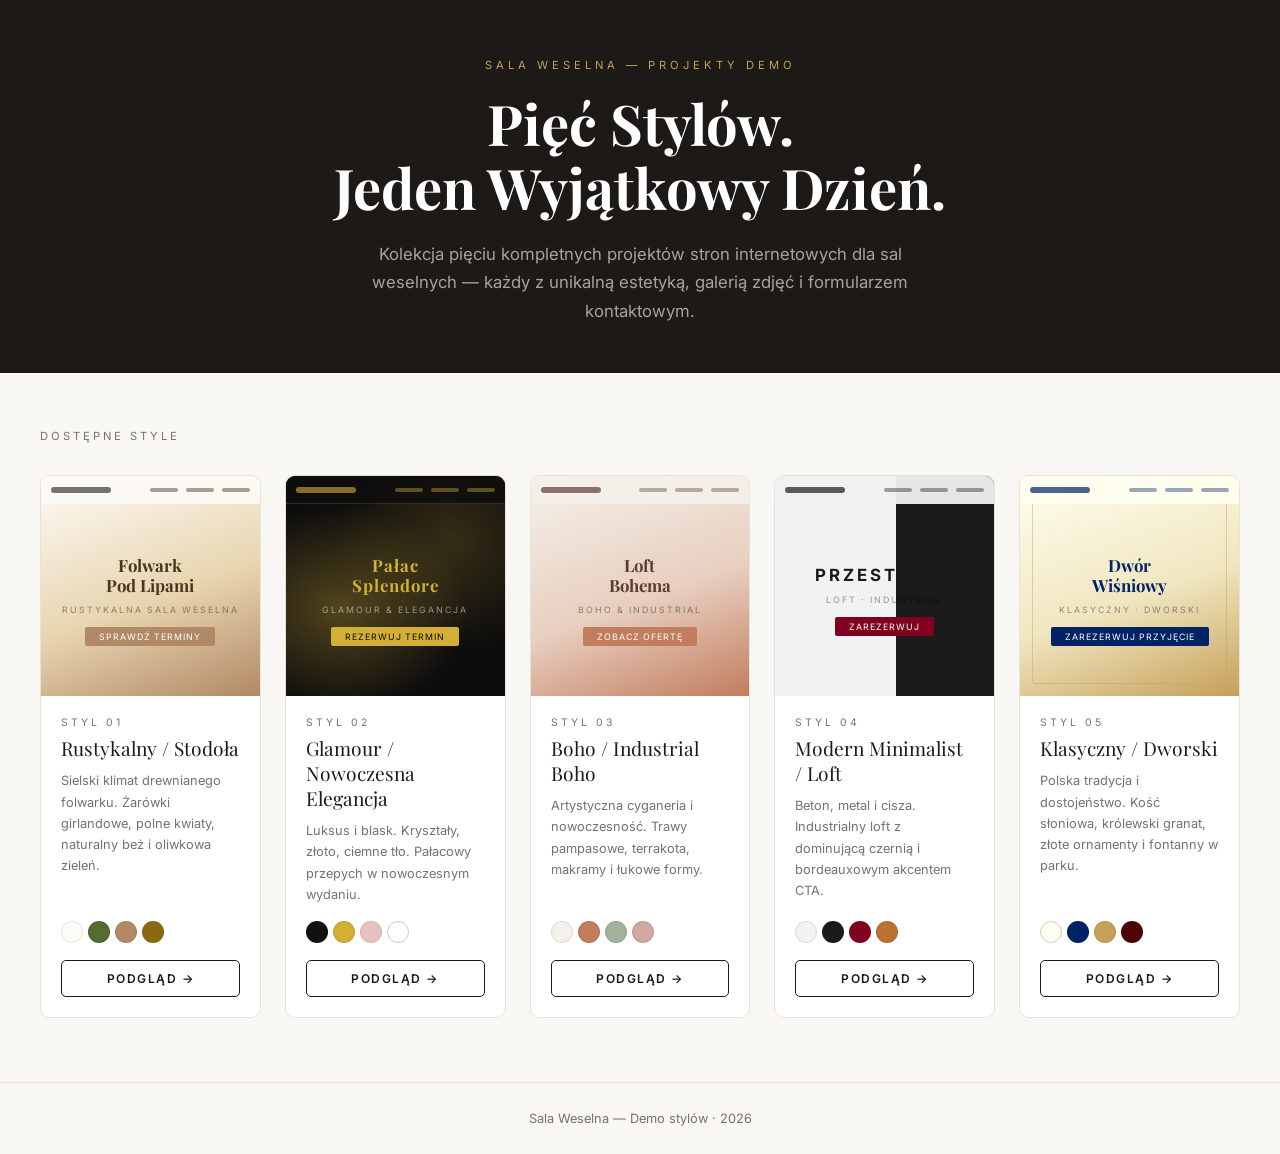
==== index.html @ bc96c689 "Add initial website structure and styles for Villa Mamma - Create index.html with main layout, navig" ====
<!DOCTYPE html>
<html lang="pl">
<head>
  <meta charset="UTF-8">
  <meta name="viewport" content="width=device-width, initial-scale=1.0">
  <title>Style Sal Weselnych — Demo</title>
  <link href="https://fonts.googleapis.com/css2?family=Playfair+Display:ital,wght@0,400;0,700;1,400&family=Inter:wght@300;400;600&display=swap" rel="stylesheet">
  <style>
    *, *::before, *::after { margin: 0; padding: 0; box-sizing: border-box; }

    :root {
      --bg: #f9f7f4;
      --text: #1c1917;
      --text-muted: #78716c;
      --gold: #c5a059;
      --border: #e7e2da;
    }

    html { scroll-behavior: smooth; }

    body {
      font-family: 'Inter', sans-serif;
      background: var(--bg);
      color: var(--text);
    }

    /* ─── HEADER ─── */
    header {
      background: #1c1917;
      padding: 3.5rem 1.5rem 3rem;
      text-align: center;
    }

    header .eyebrow {
      font-size: 0.7rem;
      letter-spacing: 4px;
      text-transform: uppercase;
      color: var(--gold);
      margin-bottom: 1rem;
    }

    header h1 {
      font-family: 'Playfair Display', serif;
      font-size: clamp(2rem, 6vw, 3.5rem);
      color: #fff;
      line-height: 1.15;
      margin-bottom: 1.25rem;
    }

    header p {
      font-size: clamp(0.875rem, 2vw, 1.05rem);
      color: #a8a29e;
      max-width: 560px;
      margin: 0 auto;
      line-height: 1.7;
    }

    /* ─── MAIN ─── */
    main {
      max-width: 1240px;
      margin: 0 auto;
      padding: 3.5rem 1.25rem 4rem;
    }

    .grid-label {
      font-size: 0.7rem;
      letter-spacing: 3px;
      text-transform: uppercase;
      color: var(--text-muted);
      margin-bottom: 2rem;
    }

    .styles-grid {
      display: grid;
      grid-template-columns: 1fr;
      gap: 1.5rem;
    }

    @media (min-width: 560px) {
      .styles-grid { grid-template-columns: repeat(2, 1fr); }
    }
    @media (min-width: 900px) {
      .styles-grid { grid-template-columns: repeat(3, 1fr); }
    }
    @media (min-width: 1200px) {
      .styles-grid { grid-template-columns: repeat(5, 1fr); }
    }

    /* ─── CARD ─── */
    .card {
      display: flex;
      flex-direction: column;
      background: #fff;
      border: 1px solid var(--border);
      border-radius: 10px;
      overflow: hidden;
      text-decoration: none;
      color: inherit;
      transition: transform .3s, box-shadow .3s;
    }

    .card:hover {
      transform: translateY(-6px);
      box-shadow: 0 16px 48px rgba(0,0,0,.12);
    }

    /* ─── PREVIEW THUMBNAILS ─── */
    .preview {
      height: 220px;
      position: relative;
      overflow: hidden;
      flex-shrink: 0;
    }

    /* Rustic */
    .preview-rustic {
      background: linear-gradient(160deg, #FDFBF7 0%, #e8d5b0 55%, #B18965 100%);
    }
    .preview-rustic .mock-nav  { background: rgba(253,251,247,.9); }
    .preview-rustic .mock-h    { color: #4a3420; font-family: 'Playfair Display',serif; }
    .preview-rustic .mock-btn  { background: #B18965; }
    .preview-rustic .mock-dot1 { background: #FDFBF7; border: 2px solid #ccc; }
    .preview-rustic .mock-dot2 { background: #556B2F; }
    .preview-rustic .mock-dot3 { background: #B18965; }
    .preview-rustic .mock-dot4 { background: #8B6914; }

    /* Glamour */
    .preview-glamour {
      background: #0d0d0d;
    }
    .preview-glamour::before {
      content: '';
      position: absolute;
      inset: 0;
      background:
        radial-gradient(ellipse at 25% 60%, rgba(212,175,55,.35) 0%, transparent 55%),
        radial-gradient(ellipse at 75% 30%, rgba(212,175,55,.2) 0%, transparent 50%);
    }
    .preview-glamour .mock-nav  { background: rgba(13,13,13,.8); border-bottom: 1px solid rgba(212,175,55,.2); }
    .preview-glamour .mock-h    { color: #D4AF37; font-family: 'Playfair Display',serif; letter-spacing: 1px; }
    .preview-glamour .mock-sub  { color: rgba(255,255,255,.5) !important; }
    .preview-glamour .mock-btn  { background: #D4AF37; color: #0d0d0d; }
    .preview-glamour .mock-dot1 { background: #111; }
    .preview-glamour .mock-dot2 { background: #D4AF37; }
    .preview-glamour .mock-dot3 { background: #E6C2C2; }
    .preview-glamour .mock-dot4 { background: #fff; border: 2px solid #ccc; }

    /* Boho */
    .preview-boho {
      background: linear-gradient(160deg, #F4F1EA 0%, #e8cfc0 55%, #C27D5E 100%);
    }
    .preview-boho .mock-nav  { background: rgba(244,241,234,.9); }
    .preview-boho .mock-h    { color: #5c3d2e; font-family: 'Playfair Display',serif; }
    .preview-boho .mock-btn  { background: #C27D5E; }
    .preview-boho .mock-dot1 { background: #F4F1EA; border: 2px solid #ccc; }
    .preview-boho .mock-dot2 { background: #C27D5E; }
    .preview-boho .mock-dot3 { background: #A3B19B; }
    .preview-boho .mock-dot4 { background: #D1A7A0; }

    /* Minimalist */
    .preview-minimalist {
      background: #F2F2F2;
    }
    .preview-minimalist::after {
      content: '';
      position: absolute;
      right: 0; top: 0;
      width: 45%;
      height: 100%;
      background: #1A1A1A;
    }
    .preview-minimalist .mock-nav  { background: rgba(242,242,242,.95); z-index: 2; }
    .preview-minimalist .mock-h    { color: #1A1A1A; font-family: 'Inter',sans-serif; letter-spacing: 3px; font-weight: 700; z-index: 2; }
    .preview-minimalist .mock-btn  { background: #800020; z-index: 2; }
    .preview-minimalist .mock-dot1 { background: #F2F2F2; border: 2px solid #ccc; }
    .preview-minimalist .mock-dot2 { background: #1A1A1A; }
    .preview-minimalist .mock-dot3 { background: #800020; }
    .preview-minimalist .mock-dot4 { background: #B87333; }

    /* Classic */
    .preview-classic {
      background: linear-gradient(160deg, #FFFFF0 0%, #f0e6c0 55%, #C5A059 100%);
    }
    .preview-classic::before {
      content: '';
      position: absolute;
      inset: 12px;
      border: 1px solid rgba(197,160,89,.45);
      border-radius: 3px;
    }
    .preview-classic .mock-nav  { background: rgba(255,255,240,.9); }
    .preview-classic .mock-h    { color: #002366; font-family: 'Playfair Display',serif; }
    .preview-classic .mock-btn  { background: #002366; }
    .preview-classic .mock-dot1 { background: #FFFFF0; border: 2px solid #ccc; }
    .preview-classic .mock-dot2 { background: #002366; }
    .preview-classic .mock-dot3 { background: #C5A059; }
    .preview-classic .mock-dot4 { background: #4A0404; }

    /* Mock UI inside preview */
    .mock-ui {
      position: absolute;
      inset: 0;
      padding: 0;
      display: flex;
      flex-direction: column;
      justify-content: space-between;
      z-index: 1;
    }

    .mock-nav {
      height: 28px;
      display: flex;
      align-items: center;
      padding: 0 10px;
      justify-content: space-between;
    }

    .mock-logo {
      width: 60px;
      height: 6px;
      background: currentColor;
      border-radius: 3px;
      opacity: .6;
    }

    .mock-nav-dots {
      display: flex;
      gap: 8px;
    }

    .mock-nav-dots span {
      width: 28px;
      height: 4px;
      background: currentColor;
      border-radius: 2px;
      opacity: .4;
    }

    .mock-body {
      flex: 1;
      display: flex;
      flex-direction: column;
      align-items: center;
      justify-content: center;
      gap: 8px;
      padding: 12px;
      text-align: center;
    }

    .mock-h {
      font-size: 1.05rem;
      font-weight: 700;
      line-height: 1.2;
    }

    .mock-sub {
      font-size: 0.55rem;
      letter-spacing: 2px;
      text-transform: uppercase;
      color: rgba(0,0,0,.4);
    }

    .mock-btn {
      padding: 4px 14px;
      border-radius: 2px;
      font-size: 0.55rem;
      letter-spacing: 1px;
      text-transform: uppercase;
      color: #fff;
      margin-top: 4px;
    }

    /* ─── CARD BODY ─── */
    .card-body {
      padding: 1.25rem;
      display: flex;
      flex-direction: column;
      flex: 1;
    }

    .card-number {
      font-size: 0.65rem;
      letter-spacing: 3px;
      text-transform: uppercase;
      color: var(--text-muted);
      margin-bottom: 0.4rem;
    }

    .card-title {
      font-family: 'Playfair Display', serif;
      font-size: 1.2rem;
      line-height: 1.3;
      margin-bottom: 0.6rem;
    }

    .card-desc {
      font-size: 0.8rem;
      color: var(--text-muted);
      line-height: 1.65;
      flex: 1;
    }

    .card-palette {
      display: flex;
      gap: 5px;
      margin: 1rem 0 1.1rem;
    }

    .dot {
      width: 22px;
      height: 22px;
      border-radius: 50%;
      border: 1.5px solid rgba(0,0,0,.08);
    }

    .card-link {
      display: block;
      text-align: center;
      padding: 0.6rem 1rem;
      border: 1.5px solid #1c1917;
      border-radius: 5px;
      font-size: 0.75rem;
      font-weight: 600;
      letter-spacing: 1.5px;
      text-transform: uppercase;
      color: #1c1917;
      transition: background .2s, color .2s;
    }

    .card:hover .card-link {
      background: #1c1917;
      color: #fff;
    }

    /* ─── FOOTER ─── */
    footer {
      border-top: 1px solid var(--border);
      padding: 1.75rem 1.5rem;
      text-align: center;
      font-size: 0.8rem;
      color: var(--text-muted);
    }
  </style>
</head>
<body>

<header>
  <p class="eyebrow">Sala Weselna — Projekty Demo</p>
  <h1>Pięć Stylów.<br>Jeden Wyjątkowy Dzień.</h1>
  <p>Kolekcja pięciu kompletnych projektów stron internetowych dla sal weselnych — każdy z unikalną estetyką, galerią zdjęć i formularzem kontaktowym.</p>
</header>

<main>
  <p class="grid-label">Dostępne style</p>
  <div class="styles-grid">

    <!-- 1 Rustic -->
    <a class="card" href="demo/rustic/index.html">
      <div class="preview preview-rustic">
        <div class="mock-ui">
          <div class="mock-nav">
            <div class="mock-logo"></div>
            <div class="mock-nav-dots"><span></span><span></span><span></span></div>
          </div>
          <div class="mock-body">
            <div class="mock-h">Folwark<br>Pod Lipami</div>
            <div class="mock-sub">Rustykalna Sala Weselna</div>
            <div class="mock-btn">Sprawdź terminy</div>
          </div>
        </div>
      </div>
      <div class="card-body">
        <div class="card-number">Styl 01</div>
        <div class="card-title">Rustykalny / Stodoła</div>
        <p class="card-desc">Sielski klimat drewnianego folwarku. Żarówki girlandowe, polne kwiaty, naturalny beż i oliwkowa zieleń.</p>
        <div class="card-palette">
          <div class="dot" style="background:#FDFBF7"></div>
          <div class="dot" style="background:#556B2F"></div>
          <div class="dot" style="background:#B18965"></div>
          <div class="dot" style="background:#8B6914"></div>
        </div>
        <span class="card-link">Podgląd →</span>
      </div>
    </a>

    <!-- 2 Glamour -->
    <a class="card" href="demo/glamour/index.html">
      <div class="preview preview-glamour">
        <div class="mock-ui">
          <div class="mock-nav">
            <div class="mock-logo" style="background:#D4AF37"></div>
            <div class="mock-nav-dots" style="color:#D4AF37"><span></span><span></span><span></span></div>
          </div>
          <div class="mock-body">
            <div class="mock-h mock-h">Pałac<br>Splendore</div>
            <div class="mock-sub">Glamour &amp; Elegancja</div>
            <div class="mock-btn">Rezerwuj termin</div>
          </div>
        </div>
      </div>
      <div class="card-body">
        <div class="card-number">Styl 02</div>
        <div class="card-title">Glamour / Nowoczesna Elegancja</div>
        <p class="card-desc">Luksus i blask. Kryształy, złoto, ciemne tło. Pałacowy przepych w nowoczesnym wydaniu.</p>
        <div class="card-palette">
          <div class="dot" style="background:#111111"></div>
          <div class="dot" style="background:#D4AF37"></div>
          <div class="dot" style="background:#E6C2C2"></div>
          <div class="dot" style="background:#ffffff; border-color:#ccc"></div>
        </div>
        <span class="card-link">Podgląd →</span>
      </div>
    </a>

    <!-- 3 Boho -->
    <a class="card" href="demo/boho/index.html">
      <div class="preview preview-boho">
        <div class="mock-ui">
          <div class="mock-nav">
            <div class="mock-logo" style="background:#5c3d2e; opacity:.7"></div>
            <div class="mock-nav-dots" style="color:#5c3d2e"><span></span><span></span><span></span></div>
          </div>
          <div class="mock-body">
            <div class="mock-h">Loft<br>Bohema</div>
            <div class="mock-sub">Boho & Industrial</div>
            <div class="mock-btn">Zobacz ofertę</div>
          </div>
        </div>
      </div>
      <div class="card-body">
        <div class="card-number">Styl 03</div>
        <div class="card-title">Boho / Industrial Boho</div>
        <p class="card-desc">Artystyczna cyganeria i nowoczesność. Trawy pampasowe, terrakota, makramy i łukowe formy.</p>
        <div class="card-palette">
          <div class="dot" style="background:#F4F1EA"></div>
          <div class="dot" style="background:#C27D5E"></div>
          <div class="dot" style="background:#A3B19B"></div>
          <div class="dot" style="background:#D1A7A0"></div>
        </div>
        <span class="card-link">Podgląd →</span>
      </div>
    </a>

    <!-- 4 Minimalist -->
    <a class="card" href="demo/minimalist/index.html">
      <div class="preview preview-minimalist">
        <div class="mock-ui" style="z-index:3">
          <div class="mock-nav">
            <div class="mock-logo" style="background:#1A1A1A; opacity:.7"></div>
            <div class="mock-nav-dots" style="color:#1A1A1A"><span></span><span></span><span></span></div>
          </div>
          <div class="mock-body">
            <div class="mock-h">PRZESTRZEŃ</div>
            <div class="mock-sub">Loft · Industrial</div>
            <div class="mock-btn" style="z-index:3">Zarezerwuj</div>
          </div>
        </div>
      </div>
      <div class="card-body">
        <div class="card-number">Styl 04</div>
        <div class="card-title">Modern Minimalist / Loft</div>
        <p class="card-desc">Beton, metal i cisza. Industrialny loft z dominującą czernią i bordeauxowym akcentem CTA.</p>
        <div class="card-palette">
          <div class="dot" style="background:#F2F2F2"></div>
          <div class="dot" style="background:#1A1A1A"></div>
          <div class="dot" style="background:#800020"></div>
          <div class="dot" style="background:#B87333"></div>
        </div>
        <span class="card-link">Podgląd →</span>
      </div>
    </a>

    <!-- 5 Classic -->
    <a class="card" href="demo/classic/index.html">
      <div class="preview preview-classic">
        <div class="mock-ui">
          <div class="mock-nav">
            <div class="mock-logo" style="background:#002366; opacity:.7"></div>
            <div class="mock-nav-dots" style="color:#002366"><span></span><span></span><span></span></div>
          </div>
          <div class="mock-body">
            <div class="mock-h">Dwór<br>Wiśniowy</div>
            <div class="mock-sub">Klasyczny · Dworski</div>
            <div class="mock-btn">Zarezerwuj przyjęcie</div>
          </div>
        </div>
      </div>
      <div class="card-body">
        <div class="card-number">Styl 05</div>
        <div class="card-title">Klasyczny / Dworski</div>
        <p class="card-desc">Polska tradycja i dostojeństwo. Kość słoniowa, królewski granat, złote ornamenty i fontanny w parku.</p>
        <div class="card-palette">
          <div class="dot" style="background:#FFFFF0; border-color:#ccc"></div>
          <div class="dot" style="background:#002366"></div>
          <div class="dot" style="background:#C5A059"></div>
          <div class="dot" style="background:#4A0404"></div>
        </div>
        <span class="card-link">Podgląd →</span>
      </div>
    </a>

  </div>
</main>

<footer>
  <p>Sala Weselna — Demo stylów · 2026</p>
</footer>

</body>
</html>
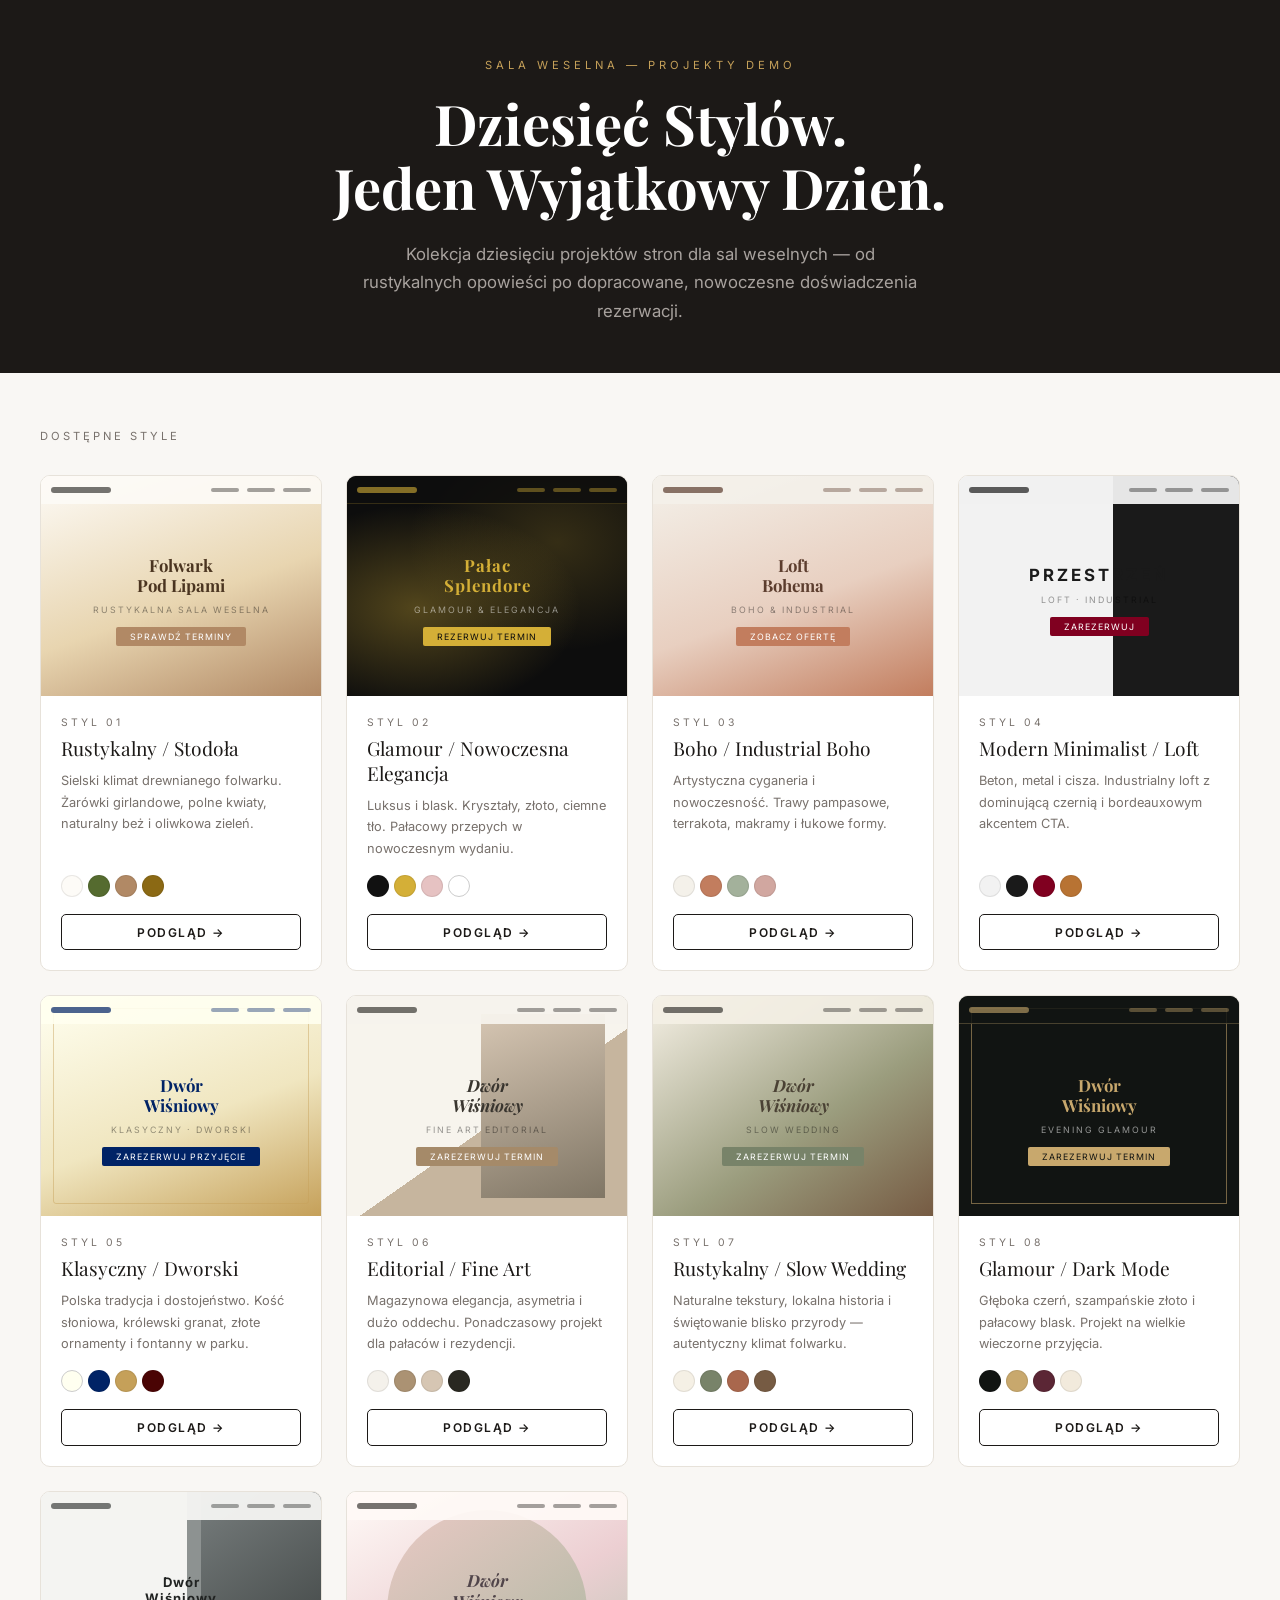
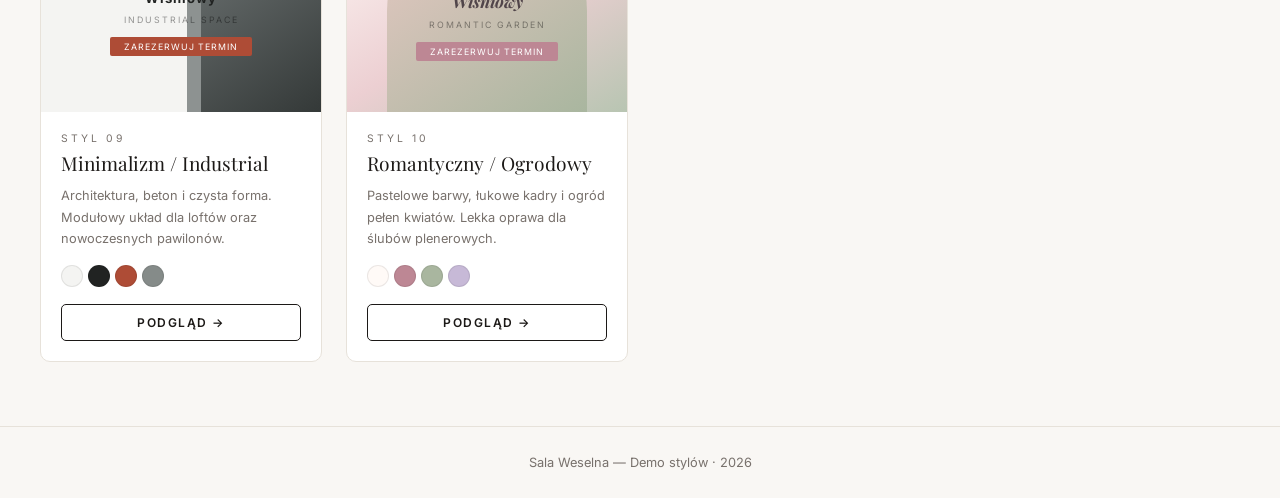
==== commit d27a9208: "Add new demo pages for Palais Nocturne and Dwór Wiśniowy with interactive features - Created new Jav" ====
--- a/index.html
+++ b/index.html
@@ -83,7 +83,7 @@
       .styles-grid { grid-template-columns: repeat(3, 1fr); }
     }
     @media (min-width: 1200px) {
-      .styles-grid { grid-template-columns: repeat(5, 1fr); }
+      .styles-grid { grid-template-columns: repeat(4, 1fr); }
     }
 
     /* ─── CARD ─── */
@@ -195,6 +195,58 @@
     .preview-classic .mock-dot2 { background: #002366; }
     .preview-classic .mock-dot3 { background: #C5A059; }
     .preview-classic .mock-dot4 { background: #4A0404; }
+
+    /* New directions */
+    .preview-editorial { background: linear-gradient(145deg, #f7f4ed 0 55%, #c6b59e 55%); }
+    .preview-editorial::before { content: ''; position: absolute; inset: 18px 22px 18px 48%; background: linear-gradient(160deg, #d6c6b3, #807665); }
+    .preview-editorial .mock-nav { background: rgba(247,244,237,.94); }
+    .preview-editorial .mock-h { color: #39352f; font-family: 'Playfair Display',serif; font-style: italic; }
+    .preview-editorial .mock-btn { background: #a58a69; }
+    .preview-editorial .mock-dot1 { background: #f7f4ed; border: 2px solid #ccc; }
+    .preview-editorial .mock-dot2 { background: #a58a69; }
+    .preview-editorial .mock-dot3 { background: #d6c6b3; }
+    .preview-editorial .mock-dot4 { background: #39352f; }
+
+    .preview-slow { background: linear-gradient(145deg, #f5f0e5, #9b9d7e 58%, #765b43); }
+    .preview-slow .mock-nav { background: rgba(245,240,229,.92); }
+    .preview-slow .mock-h { color: #4a4134; font-family: 'Playfair Display',serif; font-style: italic; }
+    .preview-slow .mock-btn { background: #788369; }
+    .preview-slow .mock-dot1 { background: #f5f0e5; border: 2px solid #ccc; }
+    .preview-slow .mock-dot2 { background: #788369; }
+    .preview-slow .mock-dot3 { background: #a9674d; }
+    .preview-slow .mock-dot4 { background: #765b43; }
+
+    .preview-nocturne { background: #111412; }
+    .preview-nocturne::before { content: ''; position: absolute; inset: 12px; border: 1px solid rgba(200,168,109,.55); }
+    .preview-nocturne .mock-nav { background: rgba(17,20,18,.85); border-bottom: 1px solid rgba(200,168,109,.3); }
+    .preview-nocturne .mock-h { color: #c8a86d; font-family: 'Playfair Display',serif; }
+    .preview-nocturne .mock-sub { color: rgba(255,255,255,.55) !important; }
+    .preview-nocturne .mock-btn { background: #c8a86d; color: #111412; }
+    .preview-nocturne .mock-dot1 { background: #111412; }
+    .preview-nocturne .mock-dot2 { background: #c8a86d; }
+    .preview-nocturne .mock-dot3 { background: #5b2635; }
+    .preview-nocturne .mock-dot4 { background: #f2eadc; }
+
+    .preview-atelier { background: linear-gradient(90deg, #f4f4f2 0 52%, #8d9291 52%); }
+    .preview-atelier::after { content: ''; position: absolute; right: 0; top: 0; width: 43%; height: 100%; background: linear-gradient(145deg, #777d7d, #343938); }
+    .preview-atelier .mock-nav { background: rgba(244,244,242,.96); z-index: 2; }
+    .preview-atelier .mock-h { color: #212322; font-family: 'Inter',sans-serif; font-size: .82rem; letter-spacing: 1px; z-index: 2; }
+    .preview-atelier .mock-sub { z-index: 2; }
+    .preview-atelier .mock-btn { background: #ae4c36; z-index: 2; }
+    .preview-atelier .mock-dot1 { background: #f4f4f2; border: 2px solid #ccc; }
+    .preview-atelier .mock-dot2 { background: #212322; }
+    .preview-atelier .mock-dot3 { background: #ae4c36; }
+    .preview-atelier .mock-dot4 { background: #858b89; }
+
+    .preview-garden { background: linear-gradient(150deg, #fffaf7, #eccfd2 55%, #b8c5b2); }
+    .preview-garden::before { content: ''; position: absolute; inset: 18px 40px 0; border-radius: 50% 50% 0 0; background: linear-gradient(145deg, #e9c9c4, #a9b69f); }
+    .preview-garden .mock-nav { background: rgba(255,250,247,.92); }
+    .preview-garden .mock-h { color: #51454a; font-family: 'Playfair Display',serif; font-style: italic; }
+    .preview-garden .mock-btn { background: #bd8794; }
+    .preview-garden .mock-dot1 { background: #fffaf7; border: 2px solid #ccc; }
+    .preview-garden .mock-dot2 { background: #bd8794; }
+    .preview-garden .mock-dot3 { background: #a9b69f; }
+    .preview-garden .mock-dot4 { background: #c7b9d7; }
 
     /* Mock UI inside preview */
     .mock-ui {
@@ -346,8 +398,8 @@
 
 <header>
   <p class="eyebrow">Sala Weselna — Projekty Demo</p>
-  <h1>Pięć Stylów.<br>Jeden Wyjątkowy Dzień.</h1>
-  <p>Kolekcja pięciu kompletnych projektów stron internetowych dla sal weselnych — każdy z unikalną estetyką, galerią zdjęć i formularzem kontaktowym.</p>
+  <h1>Dziesięć Stylów.<br>Jeden Wyjątkowy Dzień.</h1>
+  <p>Kolekcja dziesięciu projektów stron dla sal weselnych — od rustykalnych opowieści po dopracowane, nowoczesne doświadczenia rezerwacji.</p>
 </header>
 
 <main>
@@ -499,6 +551,91 @@
       </div>
     </a>
 
+    <!-- 6 Editorial -->
+    <a class="card" href="demo/editorial/index.html">
+      <div class="preview preview-editorial">
+        <div class="mock-ui">
+          <div class="mock-nav"><div class="mock-logo"></div><div class="mock-nav-dots"><span></span><span></span><span></span></div></div>
+          <div class="mock-body"><div class="mock-h">Dwór<br>Wiśniowy</div><div class="mock-sub">Fine Art Editorial</div><div class="mock-btn">Zarezerwuj termin</div></div>
+        </div>
+      </div>
+      <div class="card-body">
+        <div class="card-number">Styl 06</div>
+        <div class="card-title">Editorial / Fine Art</div>
+        <p class="card-desc">Magazynowa elegancja, asymetria i dużo oddechu. Ponadczasowy projekt dla pałaców i rezydencji.</p>
+        <div class="card-palette"><div class="dot" style="background:#f4f1eb"></div><div class="dot" style="background:#ab9273"></div><div class="dot" style="background:#d6c6b3"></div><div class="dot" style="background:#292821"></div></div>
+        <span class="card-link">Podgląd →</span>
+      </div>
+    </a>
+
+    <!-- 7 Slow wedding -->
+    <a class="card" href="demo/slow-wedding/index.html">
+      <div class="preview preview-slow">
+        <div class="mock-ui">
+          <div class="mock-nav"><div class="mock-logo"></div><div class="mock-nav-dots"><span></span><span></span><span></span></div></div>
+          <div class="mock-body"><div class="mock-h">Dwór<br>Wiśniowy</div><div class="mock-sub">Slow Wedding</div><div class="mock-btn">Zarezerwuj termin</div></div>
+        </div>
+      </div>
+      <div class="card-body">
+        <div class="card-number">Styl 07</div>
+        <div class="card-title">Rustykalny / Slow Wedding</div>
+        <p class="card-desc">Naturalne tekstury, lokalna historia i świętowanie blisko przyrody — autentyczny klimat folwarku.</p>
+        <div class="card-palette"><div class="dot" style="background:#f5f0e5"></div><div class="dot" style="background:#788369"></div><div class="dot" style="background:#a9674d"></div><div class="dot" style="background:#765b43"></div></div>
+        <span class="card-link">Podgląd →</span>
+      </div>
+    </a>
+
+    <!-- 8 Evening glamour -->
+    <a class="card" href="demo/nocturne/index.html">
+      <div class="preview preview-nocturne">
+        <div class="mock-ui">
+          <div class="mock-nav"><div class="mock-logo" style="background:#c8a86d"></div><div class="mock-nav-dots" style="color:#c8a86d"><span></span><span></span><span></span></div></div>
+          <div class="mock-body"><div class="mock-h">Dwór<br>Wiśniowy</div><div class="mock-sub">Evening Glamour</div><div class="mock-btn">Zarezerwuj termin</div></div>
+        </div>
+      </div>
+      <div class="card-body">
+        <div class="card-number">Styl 08</div>
+        <div class="card-title">Glamour / Dark Mode</div>
+        <p class="card-desc">Głęboka czerń, szampańskie złoto i pałacowy blask. Projekt na wielkie wieczorne przyjęcia.</p>
+        <div class="card-palette"><div class="dot" style="background:#111412"></div><div class="dot" style="background:#c8a86d"></div><div class="dot" style="background:#5b2635"></div><div class="dot" style="background:#f2eadc"></div></div>
+        <span class="card-link">Podgląd →</span>
+      </div>
+    </a>
+
+    <!-- 9 Industrial minimalism -->
+    <a class="card" href="demo/atelier/index.html">
+      <div class="preview preview-atelier">
+        <div class="mock-ui" style="z-index:3">
+          <div class="mock-nav"><div class="mock-logo" style="background:#212322"></div><div class="mock-nav-dots" style="color:#212322"><span></span><span></span><span></span></div></div>
+          <div class="mock-body"><div class="mock-h">Dwór<br>Wiśniowy</div><div class="mock-sub">Industrial Space</div><div class="mock-btn">Zarezerwuj termin</div></div>
+        </div>
+      </div>
+      <div class="card-body">
+        <div class="card-number">Styl 09</div>
+        <div class="card-title">Minimalizm / Industrial</div>
+        <p class="card-desc">Architektura, beton i czysta forma. Modułowy układ dla loftów oraz nowoczesnych pawilonów.</p>
+        <div class="card-palette"><div class="dot" style="background:#f4f4f2"></div><div class="dot" style="background:#212322"></div><div class="dot" style="background:#ae4c36"></div><div class="dot" style="background:#858b89"></div></div>
+        <span class="card-link">Podgląd →</span>
+      </div>
+    </a>
+
+    <!-- 10 Romantic garden -->
+    <a class="card" href="demo/garden/index.html">
+      <div class="preview preview-garden">
+        <div class="mock-ui">
+          <div class="mock-nav"><div class="mock-logo"></div><div class="mock-nav-dots"><span></span><span></span><span></span></div></div>
+          <div class="mock-body"><div class="mock-h">Dwór<br>Wiśniowy</div><div class="mock-sub">Romantic Garden</div><div class="mock-btn">Zarezerwuj termin</div></div>
+        </div>
+      </div>
+      <div class="card-body">
+        <div class="card-number">Styl 10</div>
+        <div class="card-title">Romantyczny / Ogrodowy</div>
+        <p class="card-desc">Pastelowe barwy, łukowe kadry i ogród pełen kwiatów. Lekka oprawa dla ślubów plenerowych.</p>
+        <div class="card-palette"><div class="dot" style="background:#fffaf7"></div><div class="dot" style="background:#bd8794"></div><div class="dot" style="background:#a9b69f"></div><div class="dot" style="background:#c7b9d7"></div></div>
+        <span class="card-link">Podgląd →</span>
+      </div>
+    </a>
+
   </div>
 </main>
 
